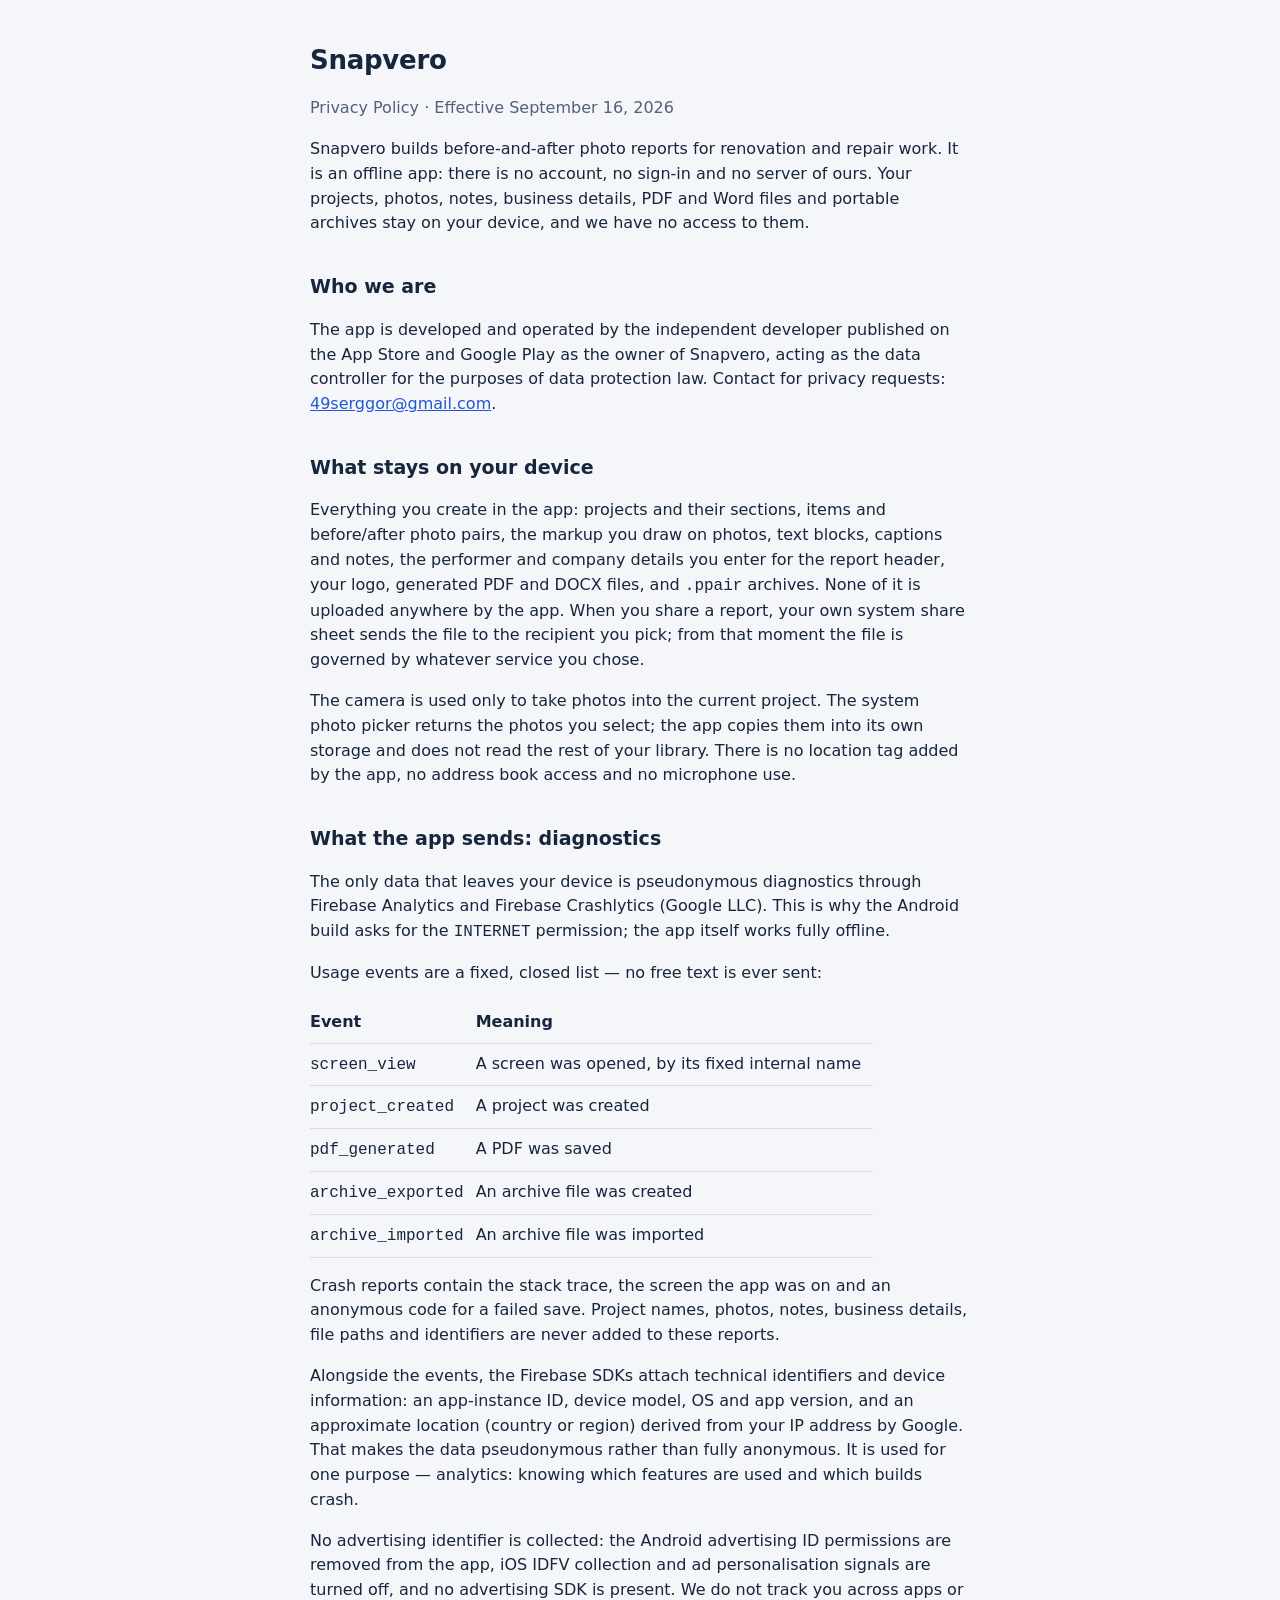
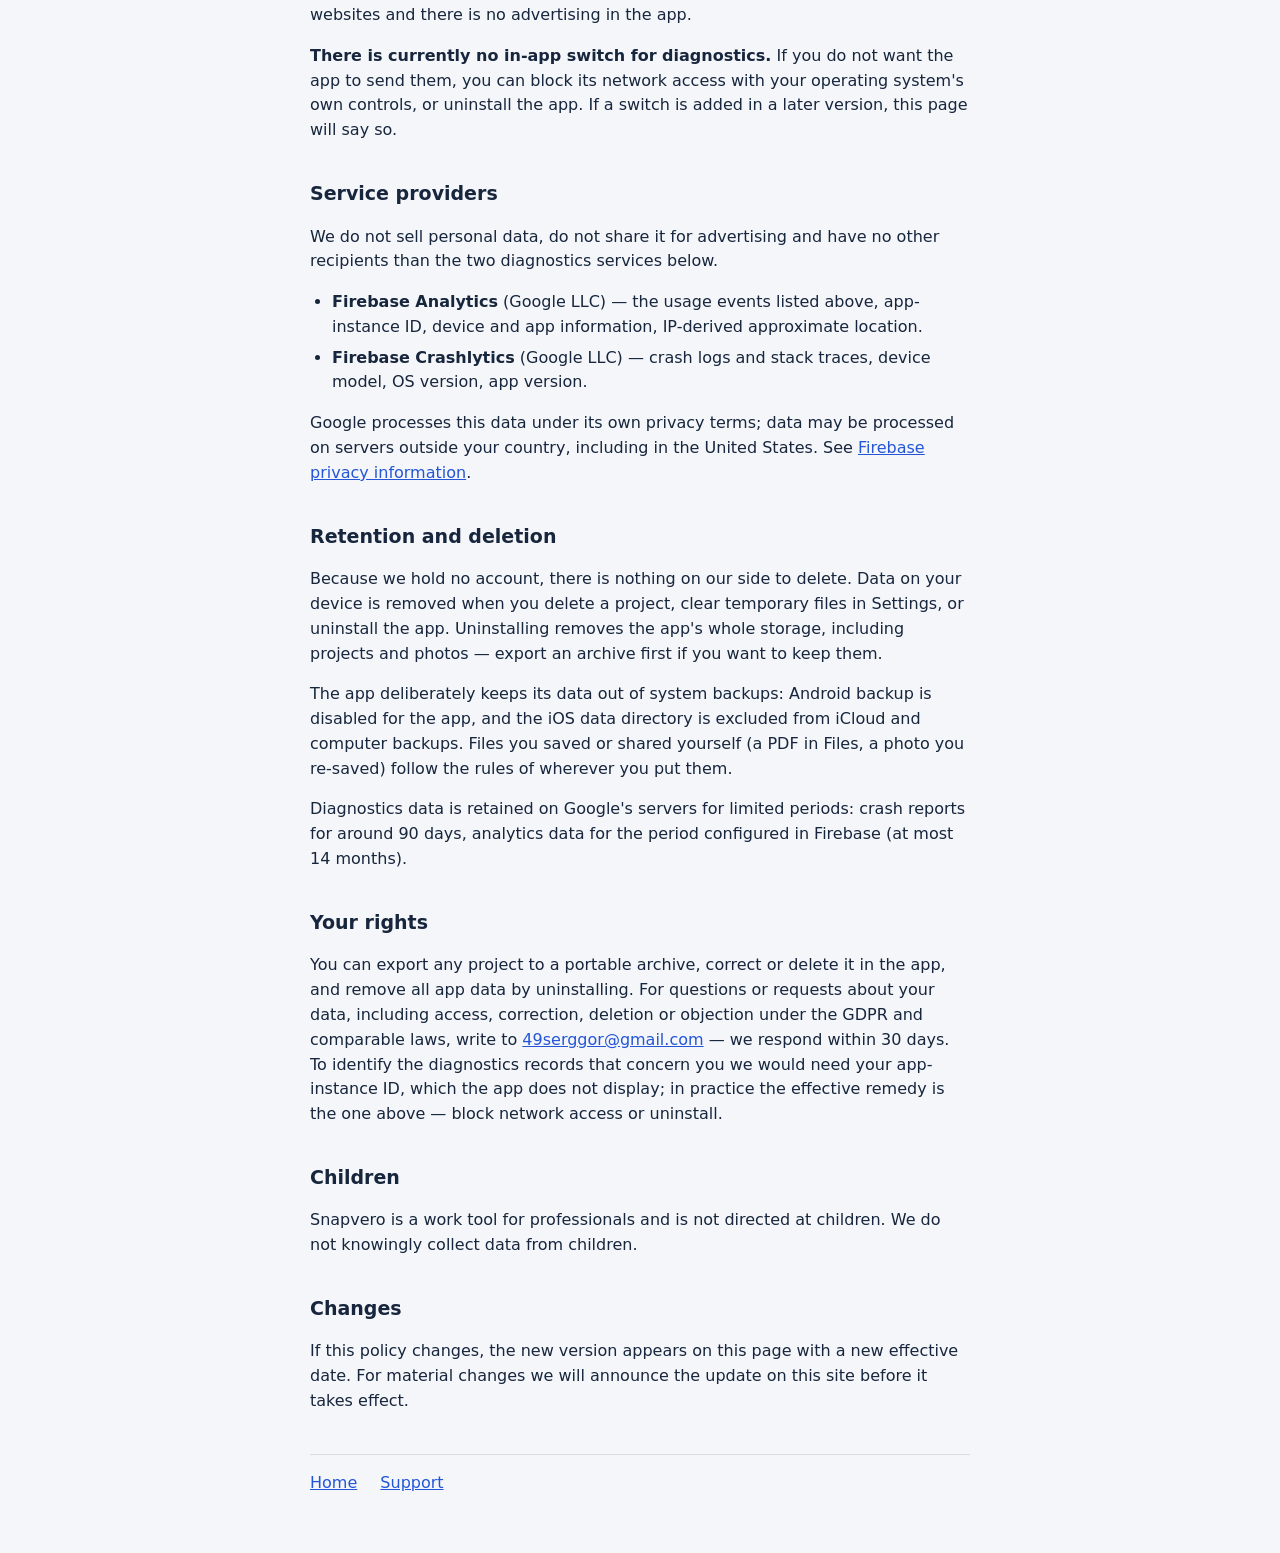
==== privacy.html @ 3c2b1566 "docs: опубликовать политику конфиденциальности, поддержку и главную страницу Исходники страниц живут" ====
<!doctype html>
<!--
  Политика конфиденциальности для сторов: на неё указывает поле Privacy Policy в карточках
  App Store и Google Play и privacy_url в fastlane/metadata/ios. Здесь — исходник;
  публикуется страница из отдельного публичного репозитория snapvero-site (GitHub Pages),
  куда копируется при каждом изменении. Внешних ресурсов нет намеренно (ссылки наружу —
  можно, подгрузка ресурсов — нет). Страница только на английском — это язык, который
  читают ревьюеры обоих сторов. Содержание описывает фактическое поведение приложения:
  менять состав телеметрии, не меняя эту страницу и анкеты в консолях, нельзя.
-->
<html lang="en">
<head>
  <meta charset="utf-8">
  <meta name="viewport" content="width=device-width, initial-scale=1">
  <title>Snapvero — Privacy Policy</title>
  <link rel="stylesheet" href="site.css">
</head>
<body>
<main>
  <h1>Snapvero</h1>
  <p class="muted">Privacy Policy · Effective September 16, 2026</p>

  <p>
    Snapvero builds before-and-after photo reports for renovation and repair work. It is
    an offline app: there is no account, no sign-in and no server of ours. Your projects,
    photos, notes, business details, PDF and Word files and portable archives stay on
    your device, and we have no access to them.
  </p>

  <h2>Who we are</h2>
  <p>
    The app is developed and operated by the independent developer published on the App
    Store and Google Play as the owner of Snapvero, acting as the data controller for the
    purposes of data protection law. Contact for privacy requests:
    <a href="mailto:49serggor@gmail.com">49serggor@gmail.com</a>.
  </p>

  <h2>What stays on your device</h2>
  <p>
    Everything you create in the app: projects and their sections, items and before/after
    photo pairs, the markup you draw on photos, text blocks, captions and notes, the
    performer and company details you enter for the report header, your logo, generated
    PDF and DOCX files, and <code>.ppair</code> archives. None of it is uploaded anywhere
    by the app. When you share a report, your own system share sheet sends the file to
    the recipient you pick; from that moment the file is governed by whatever service you
    chose.
  </p>
  <p>
    The camera is used only to take photos into the current project. The system photo
    picker returns the photos you select; the app copies them into its own storage and
    does not read the rest of your library. There is no location tag added by the app, no
    address book access and no microphone use.
  </p>

  <h2>What the app sends: diagnostics</h2>
  <p>
    The only data that leaves your device is pseudonymous diagnostics through Firebase
    Analytics and Firebase Crashlytics (Google LLC). This is why the Android build asks
    for the <code>INTERNET</code> permission; the app itself works fully offline.
  </p>
  <p>Usage events are a fixed, closed list — no free text is ever sent:</p>
  <table>
    <tr><th>Event</th><th>Meaning</th></tr>
    <tr><td><code>screen_view</code></td><td>A screen was opened, by its fixed internal name</td></tr>
    <tr><td><code>project_created</code></td><td>A project was created</td></tr>
    <tr><td><code>pdf_generated</code></td><td>A PDF was saved</td></tr>
    <tr><td><code>archive_exported</code></td><td>An archive file was created</td></tr>
    <tr><td><code>archive_imported</code></td><td>An archive file was imported</td></tr>
  </table>
  <p>
    Crash reports contain the stack trace, the screen the app was on and an anonymous
    code for a failed save. Project names, photos, notes, business details, file paths
    and identifiers are never added to these reports.
  </p>
  <p>
    Alongside the events, the Firebase SDKs attach technical identifiers and device
    information: an app-instance ID, device model, OS and app version, and an approximate
    location (country or region) derived from your IP address by Google. That makes the
    data pseudonymous rather than fully anonymous. It is used for one purpose —
    analytics: knowing which features are used and which builds crash.
  </p>
  <p>
    No advertising identifier is collected: the Android advertising ID permissions are
    removed from the app, iOS IDFV collection and ad personalisation signals are turned
    off, and no advertising SDK is present. We do not track you across apps or websites
    and there is no advertising in the app.
  </p>
  <p>
    <strong>There is currently no in-app switch for diagnostics.</strong> If you do not
    want the app to send them, you can block its network access with your operating
    system's own controls, or uninstall the app. If a switch is added in a later version,
    this page will say so.
  </p>

  <h2>Service providers</h2>
  <p>
    We do not sell personal data, do not share it for advertising and have no other
    recipients than the two diagnostics services below.
  </p>
  <ul>
    <li>
      <strong>Firebase Analytics</strong> (Google LLC) — the usage events listed above,
      app-instance ID, device and app information, IP-derived approximate location.
    </li>
    <li>
      <strong>Firebase Crashlytics</strong> (Google LLC) — crash logs and stack traces,
      device model, OS version, app version.
    </li>
  </ul>
  <p>
    Google processes this data under its own privacy terms; data may be processed on
    servers outside your country, including in the United States. See
    <a href="https://firebase.google.com/support/privacy" rel="noopener">Firebase privacy
    information</a>.
  </p>

  <h2>Retention and deletion</h2>
  <p>
    Because we hold no account, there is nothing on our side to delete. Data on your
    device is removed when you delete a project, clear temporary files in Settings, or
    uninstall the app. Uninstalling removes the app's whole storage, including projects
    and photos — export an archive first if you want to keep them.
  </p>
  <p>
    The app deliberately keeps its data out of system backups: Android backup is disabled
    for the app, and the iOS data directory is excluded from iCloud and computer backups.
    Files you saved or shared yourself (a PDF in Files, a photo you re-saved) follow the
    rules of wherever you put them.
  </p>
  <p>
    Diagnostics data is retained on Google's servers for limited periods: crash reports
    for around 90 days, analytics data for the period configured in Firebase (at most
    14 months).
  </p>

  <h2>Your rights</h2>
  <p>
    You can export any project to a portable archive, correct or delete it in the app,
    and remove all app data by uninstalling. For questions or requests about your data,
    including access, correction, deletion or objection under the GDPR and comparable
    laws, write to <a href="mailto:49serggor@gmail.com">49serggor@gmail.com</a> — we
    respond within 30 days. To identify the diagnostics records that concern you we would
    need your app-instance ID, which the app does not display; in practice the effective
    remedy is the one above — block network access or uninstall.
  </p>

  <h2>Children</h2>
  <p>
    Snapvero is a work tool for professionals and is not directed at children. We do not
    knowingly collect data from children.
  </p>

  <h2>Changes</h2>
  <p>
    If this policy changes, the new version appears on this page with a new effective
    date. For material changes we will announce the update on this site before it takes
    effect.
  </p>

  <nav>
    <a href="index.html">Home</a>
    <a href="support.html">Support</a>
  </nav>
</main>
</body>
</html>
---- site.css ----
/* Общий стиль страниц сайта Snapvero. Файл держим отдельно, чтобы три страницы не
   расходились между собой; внешних ресурсов и шрифтов нет намеренно. Цвета взяты из
   палитры «Точного инструмента» (core/designsystem/Theme.kt). */
:root {
  --bg: #F4F6FA;
  --surface: #FFFFFF;
  --text: #17263C;
  --muted: #526078;
  --accent: #2355D6;
  --line: rgba(23, 38, 60, .12);
}
@media (prefers-color-scheme: dark) {
  :root {
    --bg: #111925;
    --surface: #1B2535;
    --text: #E3E9F2;
    --muted: #A7B3C6;
    --accent: #ADC5FF;
    --line: rgba(227, 233, 242, .14);
  }
}
body {
  margin: 0;
  background: var(--bg);
  color: var(--text);
  font: 400 16px/1.55 system-ui, -apple-system, "Segoe UI", Roboto, sans-serif;
}
main { max-width: 660px; margin: 0 auto; padding: 40px 20px 64px; }
h1 { font-size: 26px; font-weight: 600; margin: 0 0 4px; letter-spacing: -.01em; }
h2 { font-size: 19px; font-weight: 600; margin: 36px 0 8px; }
h3 { font-size: 16px; font-weight: 600; margin: 20px 0 4px; }
.muted { color: var(--muted); }
ul { padding-left: 22px; }
li { margin: 6px 0; }
a { color: var(--accent); }
table { border-collapse: collapse; width: 100%; margin: 12px 0; display: block; overflow-x: auto; }
th, td { text-align: left; padding: 8px 12px 8px 0; border-bottom: 1px solid var(--line); vertical-align: top; }
th { font-weight: 600; }
nav { margin-top: 40px; padding-top: 16px; border-top: 1px solid var(--line); }
nav a { margin-right: 18px; }
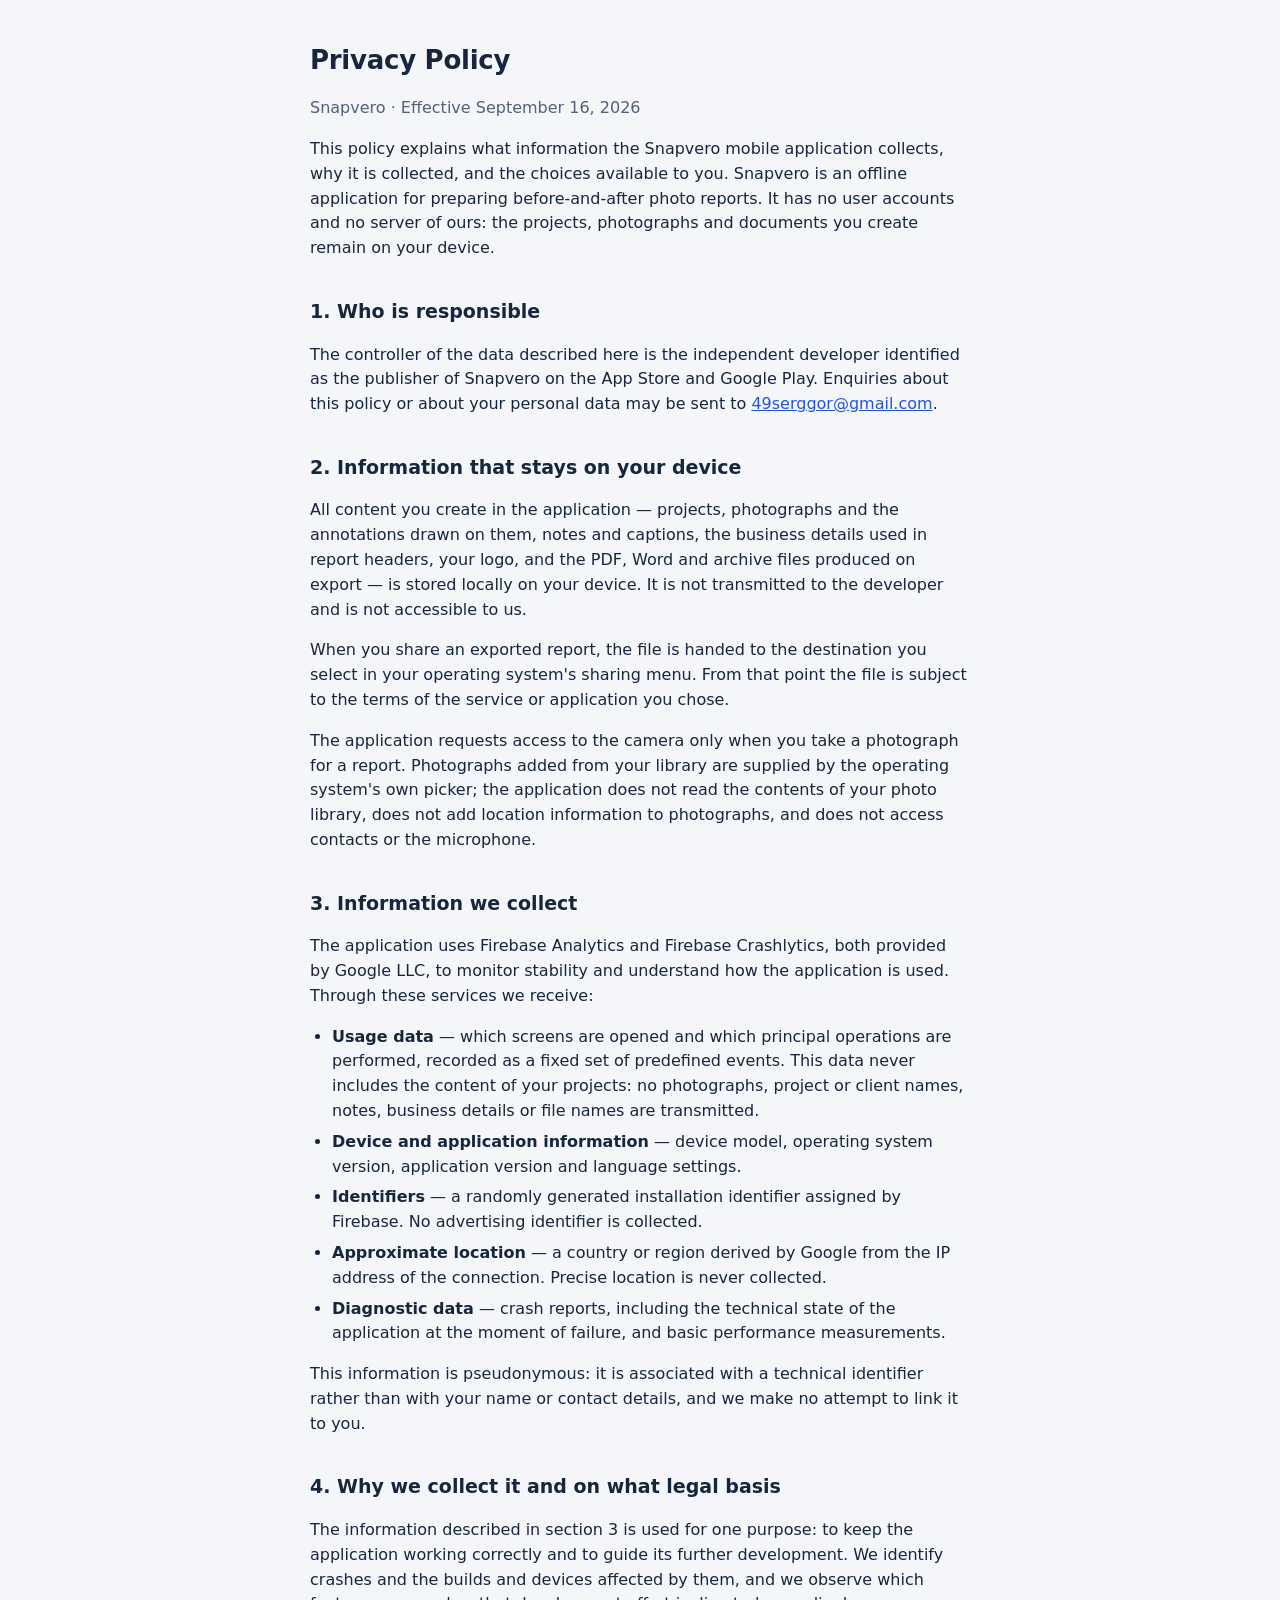
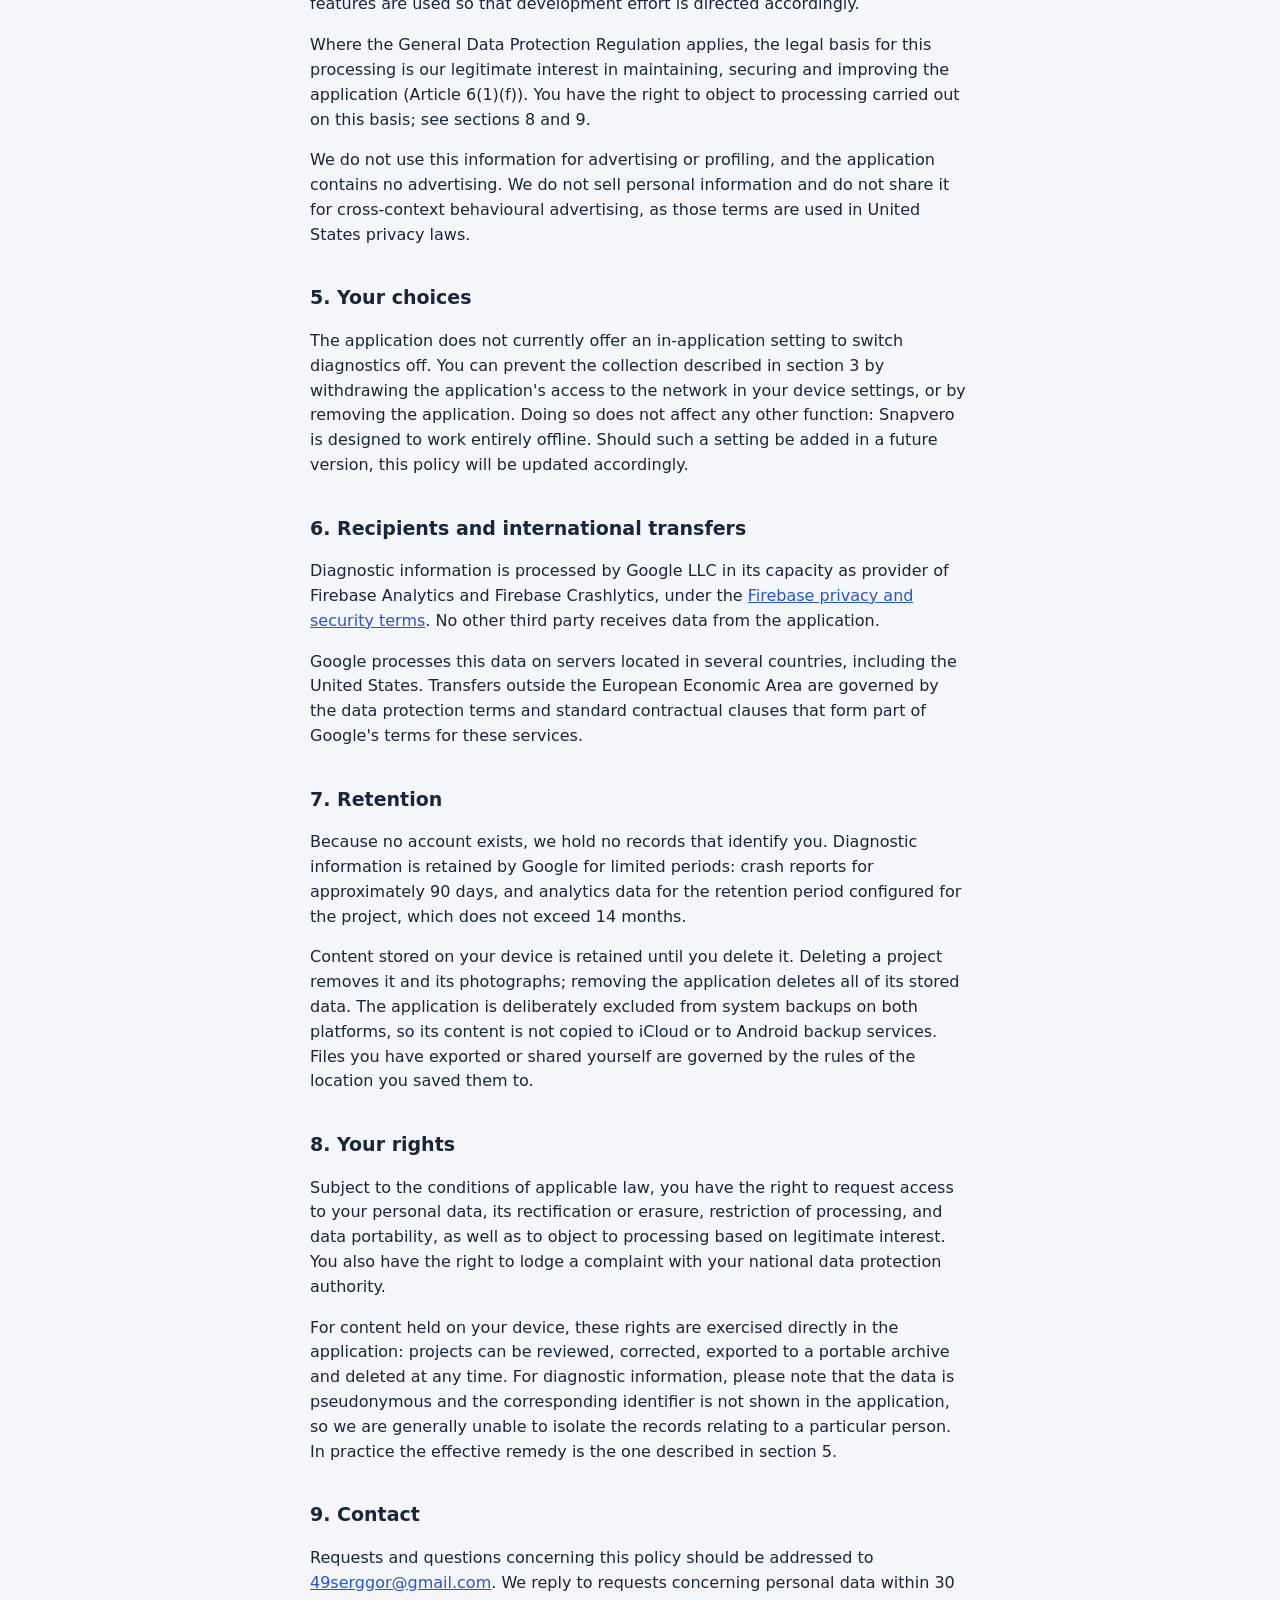
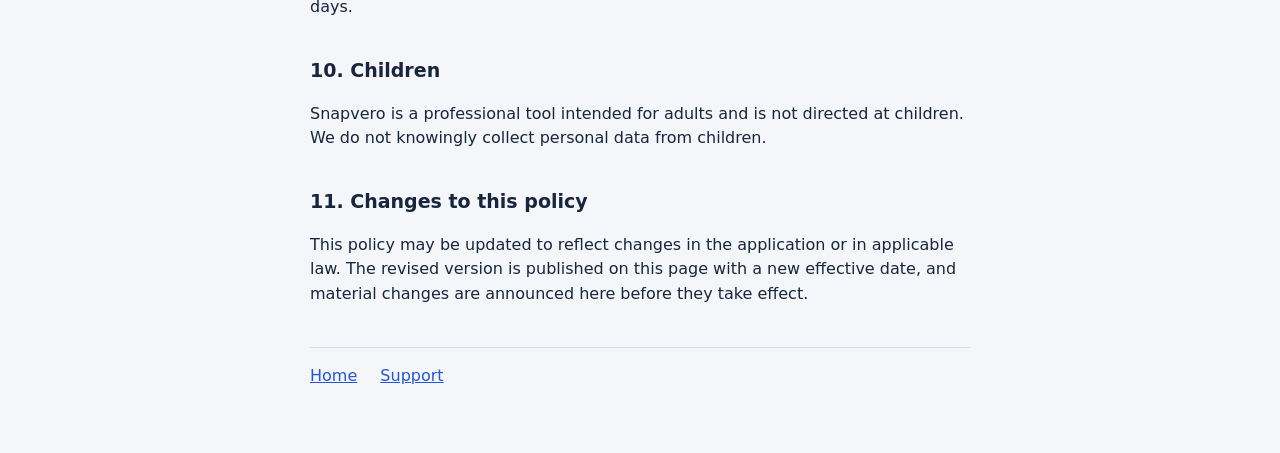
==== commit a3fc9b86: "docs: переписать политику и поддержку в обычном для таких страниц регистре Вместо перечисления имён " ====
--- a/privacy.html
+++ b/privacy.html
@@ -5,8 +5,13 @@
   публикуется страница из отдельного публичного репозитория snapvero-site (GitHub Pages),
   куда копируется при каждом изменении. Внешних ресурсов нет намеренно (ссылки наружу —
   можно, подгрузка ресурсов — нет). Страница только на английском — это язык, который
-  читают ревьюеры обоих сторов. Содержание описывает фактическое поведение приложения:
-  менять состав телеметрии, не меняя эту страницу и анкеты в консолях, нельзя.
+  читают ревьюеры обоих сторов.
+
+  Документ обязан описывать фактическое поведение приложения: категории данных совпадают
+  с PrivacyInfo.xcprivacy, анкетой «Безопасность данных» в Play и решением 002. Менять
+  состав телеметрии, не меняя эту страницу и анкеты, нельзя. Формулировки — обобщённые
+  категории данных, а не имена событий и полей: имена меняются от версии к версии, и
+  политика от этого устаревает молча.
 -->
 <html lang="en">
 <head>
@@ -17,144 +22,172 @@
 </head>
 <body>
 <main>
-  <h1>Snapvero</h1>
-  <p class="muted">Privacy Policy · Effective September 16, 2026</p>
+  <h1>Privacy Policy</h1>
+  <p class="muted">Snapvero · Effective September 16, 2026</p>
 
   <p>
-    Snapvero builds before-and-after photo reports for renovation and repair work. It is
-    an offline app: there is no account, no sign-in and no server of ours. Your projects,
-    photos, notes, business details, PDF and Word files and portable archives stay on
-    your device, and we have no access to them.
+    This policy explains what information the Snapvero mobile application collects, why it
+    is collected, and the choices available to you. Snapvero is an offline application for
+    preparing before-and-after photo reports. It has no user accounts and no server of
+    ours: the projects, photographs and documents you create remain on your device.
   </p>
 
-  <h2>Who we are</h2>
+  <h2>1. Who is responsible</h2>
   <p>
-    The app is developed and operated by the independent developer published on the App
-    Store and Google Play as the owner of Snapvero, acting as the data controller for the
-    purposes of data protection law. Contact for privacy requests:
+    The controller of the data described here is the independent developer identified as
+    the publisher of Snapvero on the App Store and Google Play. Enquiries about this
+    policy or about your personal data may be sent to
     <a href="mailto:49serggor@gmail.com">49serggor@gmail.com</a>.
   </p>
 
-  <h2>What stays on your device</h2>
+  <h2>2. Information that stays on your device</h2>
   <p>
-    Everything you create in the app: projects and their sections, items and before/after
-    photo pairs, the markup you draw on photos, text blocks, captions and notes, the
-    performer and company details you enter for the report header, your logo, generated
-    PDF and DOCX files, and <code>.ppair</code> archives. None of it is uploaded anywhere
-    by the app. When you share a report, your own system share sheet sends the file to
-    the recipient you pick; from that moment the file is governed by whatever service you
-    chose.
+    All content you create in the application — projects, photographs and the annotations
+    drawn on them, notes and captions, the business details used in report headers, your
+    logo, and the PDF, Word and archive files produced on export — is stored locally on
+    your device. It is not transmitted to the developer and is not accessible to us.
   </p>
   <p>
-    The camera is used only to take photos into the current project. The system photo
-    picker returns the photos you select; the app copies them into its own storage and
-    does not read the rest of your library. There is no location tag added by the app, no
-    address book access and no microphone use.
+    When you share an exported report, the file is handed to the destination you select in
+    your operating system's sharing menu. From that point the file is subject to the terms
+    of the service or application you chose.
+  </p>
+  <p>
+    The application requests access to the camera only when you take a photograph for a
+    report. Photographs added from your library are supplied by the operating system's own
+    picker; the application does not read the contents of your photo library, does not add
+    location information to photographs, and does not access contacts or the microphone.
   </p>
 
-  <h2>What the app sends: diagnostics</h2>
+  <h2>3. Information we collect</h2>
   <p>
-    The only data that leaves your device is pseudonymous diagnostics through Firebase
-    Analytics and Firebase Crashlytics (Google LLC). This is why the Android build asks
-    for the <code>INTERNET</code> permission; the app itself works fully offline.
-  </p>
-  <p>Usage events are a fixed, closed list — no free text is ever sent:</p>
-  <table>
-    <tr><th>Event</th><th>Meaning</th></tr>
-    <tr><td><code>screen_view</code></td><td>A screen was opened, by its fixed internal name</td></tr>
-    <tr><td><code>project_created</code></td><td>A project was created</td></tr>
-    <tr><td><code>pdf_generated</code></td><td>A PDF was saved</td></tr>
-    <tr><td><code>archive_exported</code></td><td>An archive file was created</td></tr>
-    <tr><td><code>archive_imported</code></td><td>An archive file was imported</td></tr>
-  </table>
-  <p>
-    Crash reports contain the stack trace, the screen the app was on and an anonymous
-    code for a failed save. Project names, photos, notes, business details, file paths
-    and identifiers are never added to these reports.
-  </p>
-  <p>
-    Alongside the events, the Firebase SDKs attach technical identifiers and device
-    information: an app-instance ID, device model, OS and app version, and an approximate
-    location (country or region) derived from your IP address by Google. That makes the
-    data pseudonymous rather than fully anonymous. It is used for one purpose —
-    analytics: knowing which features are used and which builds crash.
-  </p>
-  <p>
-    No advertising identifier is collected: the Android advertising ID permissions are
-    removed from the app, iOS IDFV collection and ad personalisation signals are turned
-    off, and no advertising SDK is present. We do not track you across apps or websites
-    and there is no advertising in the app.
-  </p>
-  <p>
-    <strong>There is currently no in-app switch for diagnostics.</strong> If you do not
-    want the app to send them, you can block its network access with your operating
-    system's own controls, or uninstall the app. If a switch is added in a later version,
-    this page will say so.
-  </p>
-
-  <h2>Service providers</h2>
-  <p>
-    We do not sell personal data, do not share it for advertising and have no other
-    recipients than the two diagnostics services below.
+    The application uses Firebase Analytics and Firebase Crashlytics, both provided by
+    Google LLC, to monitor stability and understand how the application is used. Through
+    these services we receive:
   </p>
   <ul>
     <li>
-      <strong>Firebase Analytics</strong> (Google LLC) — the usage events listed above,
-      app-instance ID, device and app information, IP-derived approximate location.
+      <strong>Usage data</strong> — which screens are opened and which principal
+      operations are performed, recorded as a fixed set of predefined events. This data
+      never includes the content of your projects: no photographs, project or client
+      names, notes, business details or file names are transmitted.
     </li>
     <li>
-      <strong>Firebase Crashlytics</strong> (Google LLC) — crash logs and stack traces,
-      device model, OS version, app version.
+      <strong>Device and application information</strong> — device model, operating
+      system version, application version and language settings.
+    </li>
+    <li>
+      <strong>Identifiers</strong> — a randomly generated installation identifier
+      assigned by Firebase. No advertising identifier is collected.
+    </li>
+    <li>
+      <strong>Approximate location</strong> — a country or region derived by Google from
+      the IP address of the connection. Precise location is never collected.
+    </li>
+    <li>
+      <strong>Diagnostic data</strong> — crash reports, including the technical state of
+      the application at the moment of failure, and basic performance measurements.
     </li>
   </ul>
   <p>
-    Google processes this data under its own privacy terms; data may be processed on
-    servers outside your country, including in the United States. See
-    <a href="https://firebase.google.com/support/privacy" rel="noopener">Firebase privacy
-    information</a>.
+    This information is pseudonymous: it is associated with a technical identifier rather
+    than with your name or contact details, and we make no attempt to link it to you.
   </p>
 
-  <h2>Retention and deletion</h2>
+  <h2>4. Why we collect it and on what legal basis</h2>
   <p>
-    Because we hold no account, there is nothing on our side to delete. Data on your
-    device is removed when you delete a project, clear temporary files in Settings, or
-    uninstall the app. Uninstalling removes the app's whole storage, including projects
-    and photos — export an archive first if you want to keep them.
+    The information described in section 3 is used for one purpose: to keep the
+    application working correctly and to guide its further development. We identify
+    crashes and the builds and devices affected by them, and we observe which features are
+    used so that development effort is directed accordingly.
   </p>
   <p>
-    The app deliberately keeps its data out of system backups: Android backup is disabled
-    for the app, and the iOS data directory is excluded from iCloud and computer backups.
-    Files you saved or shared yourself (a PDF in Files, a photo you re-saved) follow the
-    rules of wherever you put them.
+    Where the General Data Protection Regulation applies, the legal basis for this
+    processing is our legitimate interest in maintaining, securing and improving the
+    application (Article 6(1)(f)). You have the right to object to processing carried out
+    on this basis; see sections 8 and 9.
   </p>
   <p>
-    Diagnostics data is retained on Google's servers for limited periods: crash reports
-    for around 90 days, analytics data for the period configured in Firebase (at most
-    14 months).
+    We do not use this information for advertising or profiling, and the application
+    contains no advertising. We do not sell personal information and do not share it for
+    cross-context behavioural advertising, as those terms are used in United States
+    privacy laws.
   </p>
 
-  <h2>Your rights</h2>
+  <h2>5. Your choices</h2>
   <p>
-    You can export any project to a portable archive, correct or delete it in the app,
-    and remove all app data by uninstalling. For questions or requests about your data,
-    including access, correction, deletion or objection under the GDPR and comparable
-    laws, write to <a href="mailto:49serggor@gmail.com">49serggor@gmail.com</a> — we
-    respond within 30 days. To identify the diagnostics records that concern you we would
-    need your app-instance ID, which the app does not display; in practice the effective
-    remedy is the one above — block network access or uninstall.
+    The application does not currently offer an in-application setting to switch
+    diagnostics off. You can prevent the collection described in section 3 by withdrawing
+    the application's access to the network in your device settings, or by removing the
+    application. Doing so does not affect any other function: Snapvero is designed to work
+    entirely offline. Should such a setting be added in a future version, this policy will
+    be updated accordingly.
   </p>
 
-  <h2>Children</h2>
+  <h2>6. Recipients and international transfers</h2>
   <p>
-    Snapvero is a work tool for professionals and is not directed at children. We do not
-    knowingly collect data from children.
+    Diagnostic information is processed by Google LLC in its capacity as provider of
+    Firebase Analytics and Firebase Crashlytics, under the
+    <a href="https://firebase.google.com/support/privacy" rel="noopener">Firebase privacy
+    and security terms</a>. No other third party receives data from the application.
+  </p>
+  <p>
+    Google processes this data on servers located in several countries, including the
+    United States. Transfers outside the European Economic Area are governed by the data
+    protection terms and standard contractual clauses that form part of Google's terms for
+    these services.
   </p>
 
-  <h2>Changes</h2>
+  <h2>7. Retention</h2>
   <p>
-    If this policy changes, the new version appears on this page with a new effective
-    date. For material changes we will announce the update on this site before it takes
-    effect.
+    Because no account exists, we hold no records that identify you. Diagnostic
+    information is retained by Google for limited periods: crash reports for approximately
+    90 days, and analytics data for the retention period configured for the project, which
+    does not exceed 14 months.
+  </p>
+  <p>
+    Content stored on your device is retained until you delete it. Deleting a project
+    removes it and its photographs; removing the application deletes all of its stored
+    data. The application is deliberately excluded from system backups on both platforms,
+    so its content is not copied to iCloud or to Android backup services. Files you have
+    exported or shared yourself are governed by the rules of the location you saved them
+    to.
+  </p>
+
+  <h2>8. Your rights</h2>
+  <p>
+    Subject to the conditions of applicable law, you have the right to request access to
+    your personal data, its rectification or erasure, restriction of processing, and data
+    portability, as well as to object to processing based on legitimate interest. You also
+    have the right to lodge a complaint with your national data protection authority.
+  </p>
+  <p>
+    For content held on your device, these rights are exercised directly in the
+    application: projects can be reviewed, corrected, exported to a portable archive and
+    deleted at any time. For diagnostic information, please note that the data is
+    pseudonymous and the corresponding identifier is not shown in the application, so we
+    are generally unable to isolate the records relating to a particular person. In
+    practice the effective remedy is the one described in section 5.
+  </p>
+
+  <h2>9. Contact</h2>
+  <p>
+    Requests and questions concerning this policy should be addressed to
+    <a href="mailto:49serggor@gmail.com">49serggor@gmail.com</a>. We reply to requests
+    concerning personal data within 30 days.
+  </p>
+
+  <h2>10. Children</h2>
+  <p>
+    Snapvero is a professional tool intended for adults and is not directed at children.
+    We do not knowingly collect personal data from children.
+  </p>
+
+  <h2>11. Changes to this policy</h2>
+  <p>
+    This policy may be updated to reflect changes in the application or in applicable law.
+    The revised version is published on this page with a new effective date, and material
+    changes are announced here before they take effect.
   </p>
 
   <nav>
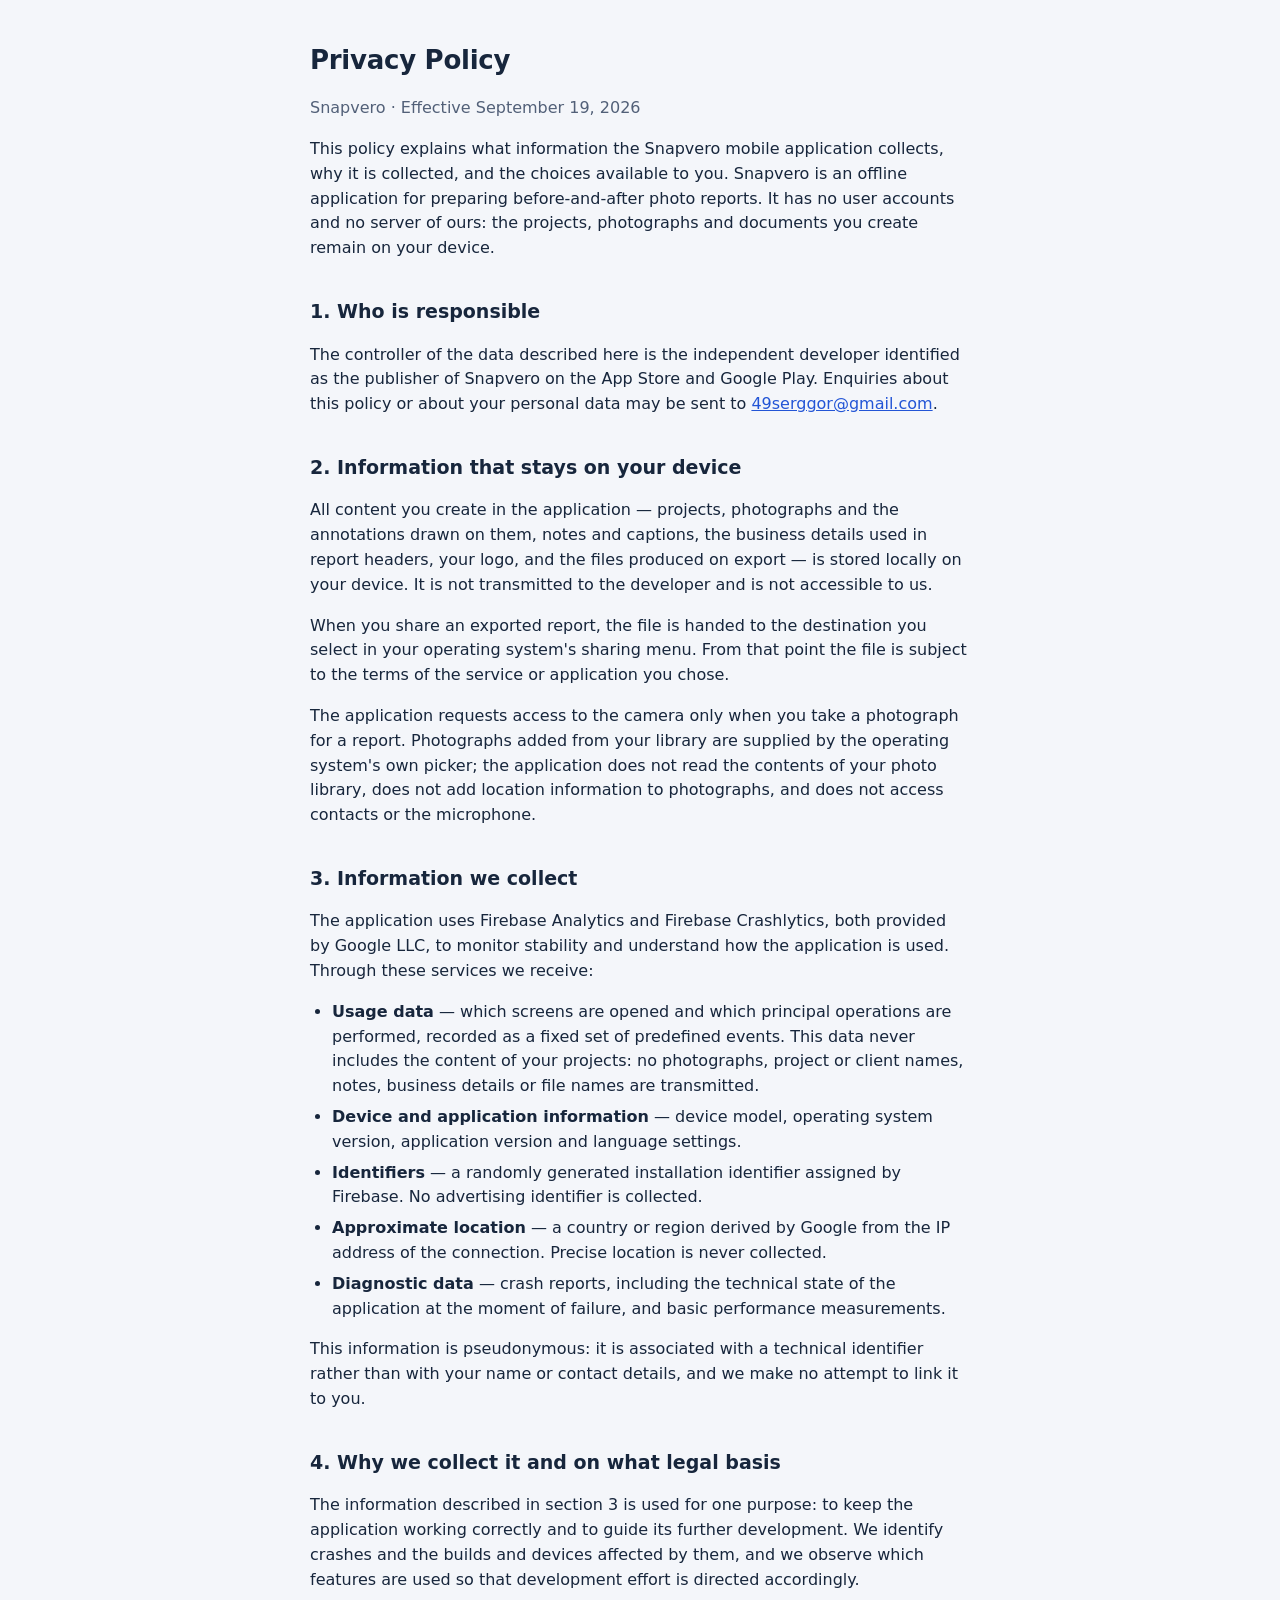
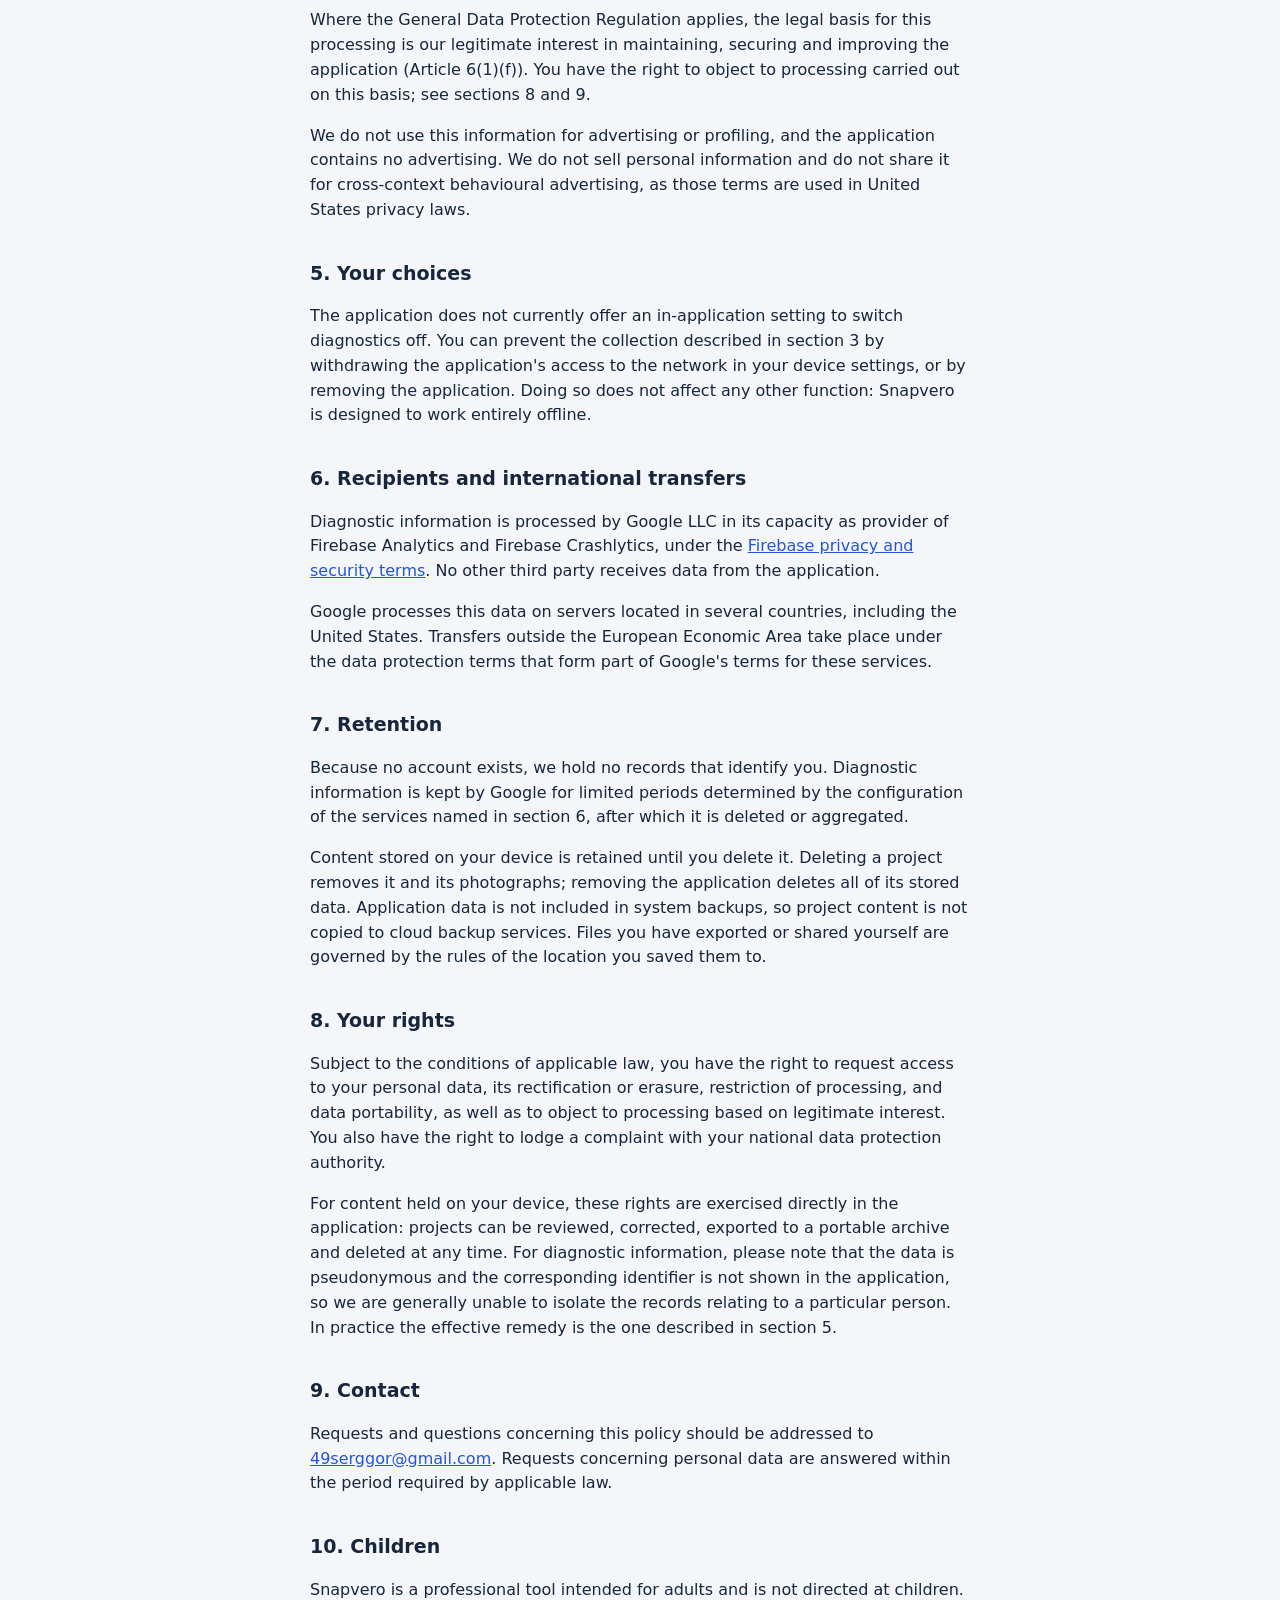
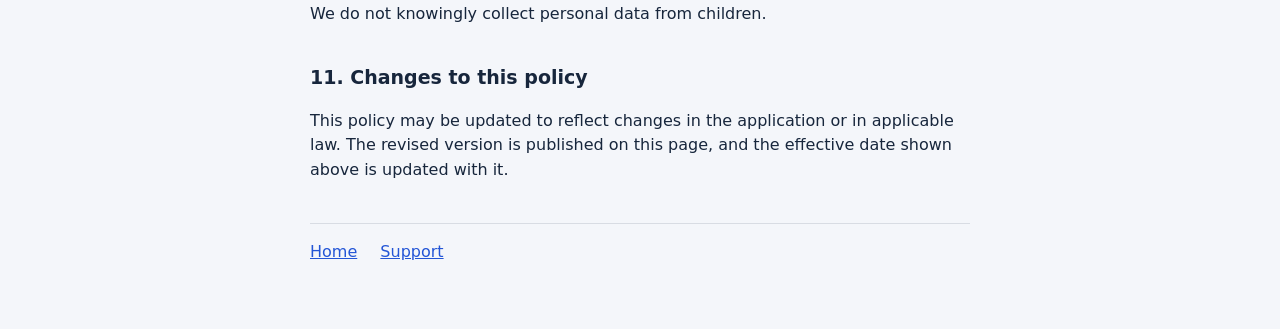
==== commit 3cfb12ab: "страницы: убрать обещания, которые устаревают раньше текста" ====
--- a/privacy.html
+++ b/privacy.html
@@ -2,16 +2,20 @@
 <!--
   Политика конфиденциальности для сторов: на неё указывает поле Privacy Policy в карточках
   App Store и Google Play и privacy_url в fastlane/metadata/ios. Здесь — исходник;
-  публикуется страница из отдельного публичного репозитория snapvero-site (GitHub Pages),
-  куда копируется при каждом изменении. Внешних ресурсов нет намеренно (ссылки наружу —
-  можно, подгрузка ресурсов — нет). Страница только на английском — это язык, который
-  читают ревьюеры обоих сторов.
+  публикуется страница из отдельного публичного репозитория snapvero-site (GitHub Pages)
+  командой tools/site/publish.sh. Внешних ресурсов нет намеренно (ссылки наружу — можно,
+  подгрузка ресурсов — нет). Страница только на английском — это язык, который читают
+  ревьюеры обоих сторов.
 
   Документ обязан описывать фактическое поведение приложения: категории данных совпадают
   с PrivacyInfo.xcprivacy, анкетой «Безопасность данных» в Play и решением 002. Менять
-  состав телеметрии, не меняя эту страницу и анкеты, нельзя. Формулировки — обобщённые
-  категории данных, а не имена событий и полей: имена меняются от версии к версии, и
-  политика от этого устаревает молча.
+  состав телеметрии, не меняя эту страницу и анкеты, нельзя.
+
+  Формулировки — обобщённые категории данных, а не имена событий и полей: имена меняются
+  от версии к версии, и политика от этого устаревает молча. По той же причине здесь нет
+  ни сроков хранения в днях, ни сроков ответа: числа, которых мы не контролируем, — это
+  обещание, которое ломается само. Прямо названо только то, что мы держим сами:
+  содержимое проектов наружу не уходит.
 -->
 <html lang="en">
 <head>
@@ -23,7 +27,7 @@
 <body>
 <main>
   <h1>Privacy Policy</h1>
-  <p class="muted">Snapvero · Effective September 16, 2026</p>
+  <p class="muted">Snapvero · Effective September 19, 2026</p>
 
   <p>
     This policy explains what information the Snapvero mobile application collects, why it
@@ -44,8 +48,8 @@
   <p>
     All content you create in the application — projects, photographs and the annotations
     drawn on them, notes and captions, the business details used in report headers, your
-    logo, and the PDF, Word and archive files produced on export — is stored locally on
-    your device. It is not transmitted to the developer and is not accessible to us.
+    logo, and the files produced on export — is stored locally on your device. It is not
+    transmitted to the developer and is not accessible to us.
   </p>
   <p>
     When you share an exported report, the file is handed to the destination you select in
@@ -120,8 +124,7 @@
     diagnostics off. You can prevent the collection described in section 3 by withdrawing
     the application's access to the network in your device settings, or by removing the
     application. Doing so does not affect any other function: Snapvero is designed to work
-    entirely offline. Should such a setting be added in a future version, this policy will
-    be updated accordingly.
+    entirely offline.
   </p>
 
   <h2>6. Recipients and international transfers</h2>
@@ -133,25 +136,22 @@
   </p>
   <p>
     Google processes this data on servers located in several countries, including the
-    United States. Transfers outside the European Economic Area are governed by the data
-    protection terms and standard contractual clauses that form part of Google's terms for
-    these services.
+    United States. Transfers outside the European Economic Area take place under the data
+    protection terms that form part of Google's terms for these services.
   </p>
 
   <h2>7. Retention</h2>
   <p>
     Because no account exists, we hold no records that identify you. Diagnostic
-    information is retained by Google for limited periods: crash reports for approximately
-    90 days, and analytics data for the retention period configured for the project, which
-    does not exceed 14 months.
+    information is kept by Google for limited periods determined by the configuration of
+    the services named in section 6, after which it is deleted or aggregated.
   </p>
   <p>
     Content stored on your device is retained until you delete it. Deleting a project
     removes it and its photographs; removing the application deletes all of its stored
-    data. The application is deliberately excluded from system backups on both platforms,
-    so its content is not copied to iCloud or to Android backup services. Files you have
-    exported or shared yourself are governed by the rules of the location you saved them
-    to.
+    data. Application data is not included in system backups, so project content is not
+    copied to cloud backup services. Files you have exported or shared yourself are
+    governed by the rules of the location you saved them to.
   </p>
 
   <h2>8. Your rights</h2>
@@ -173,8 +173,8 @@
   <h2>9. Contact</h2>
   <p>
     Requests and questions concerning this policy should be addressed to
-    <a href="mailto:49serggor@gmail.com">49serggor@gmail.com</a>. We reply to requests
-    concerning personal data within 30 days.
+    <a href="mailto:49serggor@gmail.com">49serggor@gmail.com</a>. Requests concerning
+    personal data are answered within the period required by applicable law.
   </p>
 
   <h2>10. Children</h2>
@@ -186,8 +186,8 @@
   <h2>11. Changes to this policy</h2>
   <p>
     This policy may be updated to reflect changes in the application or in applicable law.
-    The revised version is published on this page with a new effective date, and material
-    changes are announced here before they take effect.
+    The revised version is published on this page, and the effective date shown above is
+    updated with it.
   </p>
 
   <nav>
